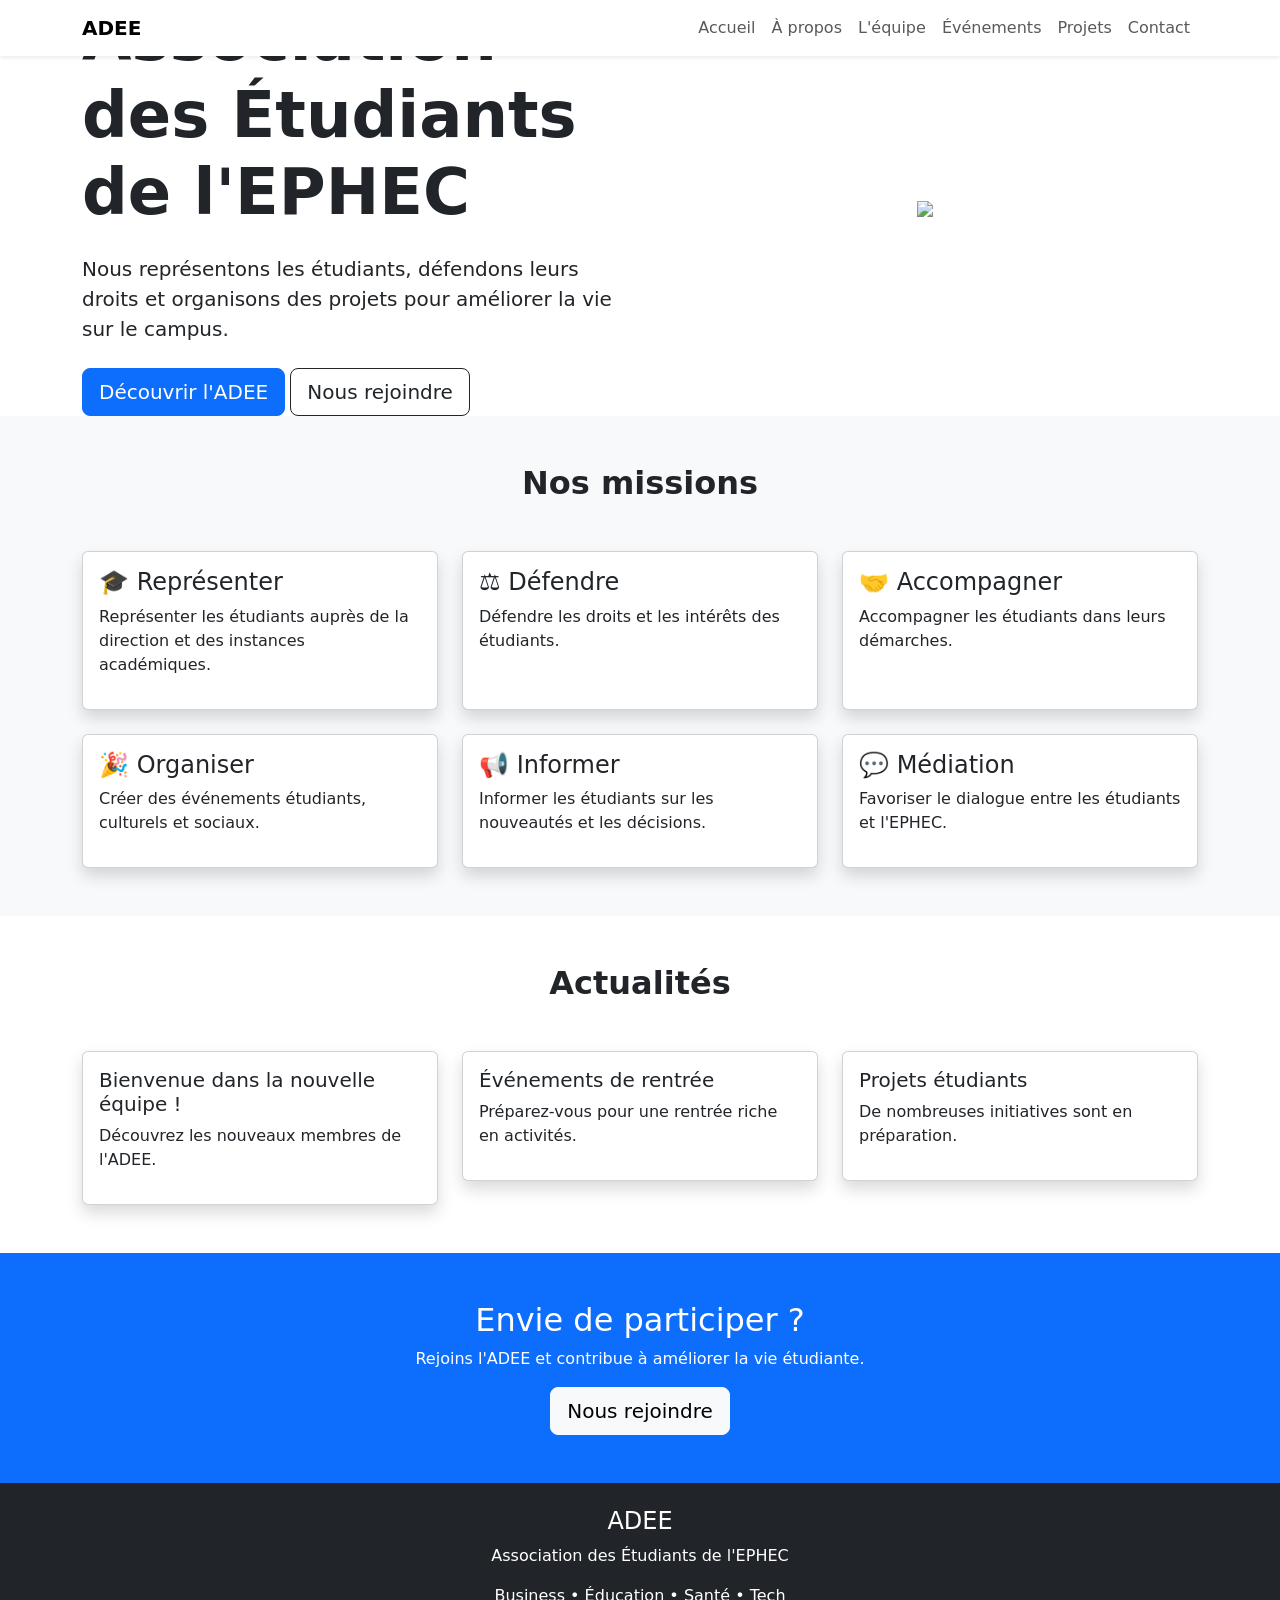
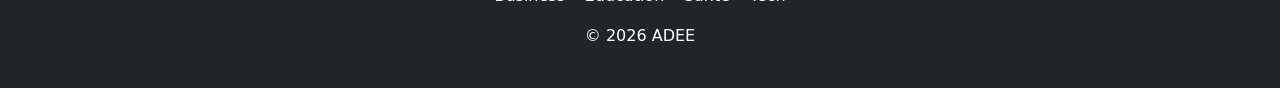
==== index.html @ ea2d8b4f "Rename Index.html to index.html" ====
<!DOCTYPE html>
<html lang="fr">

<head>
    <meta charset="UTF-8">
    <meta name="viewport" content="width=device-width, initial-scale=1.0">
    <title>ADEE | Association des Étudiants de l'EPHEC</title>

    <link href="https://cdn.jsdelivr.net/npm/bootstrap@5.3.7/dist/css/bootstrap.min.css" rel="stylesheet">

    <link rel="stylesheet" href="css/style.css">
</head>

<body>

<!-- NAVBAR -->

<nav class="navbar navbar-expand-lg bg-white shadow-sm fixed-top">

<div class="container">

<a class="navbar-brand fw-bold" href="#">
ADEE
</a>

<button class="navbar-toggler"
type="button"
data-bs-toggle="collapse"
data-bs-target="#navbar">

<span class="navbar-toggler-icon"></span>

</button>

<div class="collapse navbar-collapse" id="navbar">

<ul class="navbar-nav ms-auto">

<li class="nav-item">
<a class="nav-link" href="index.html">Accueil</a>
</li>

<li class="nav-item">
<a class="nav-link" href="about.html">À propos</a>
</li>

<li class="nav-item">
<a class="nav-link" href="team.html">L'équipe</a>
</li>

<li class="nav-item">
<a class="nav-link" href="events.html">Événements</a>
</li>

<li class="nav-item">
<a class="nav-link" href="projects.html">Projets</a>
</li>

<li class="nav-item">
<a class="nav-link" href="contact.html">Contact</a>
</li>

</ul>

</div>

</div>

</nav>

<!-- HERO -->

<section class="hero">

<div class="container">

<div class="row align-items-center">

<div class="col-lg-6">

<h1 class="display-3 fw-bold">

Association des Étudiants de l'EPHEC

</h1>

<p class="lead mt-4">

Nous représentons les étudiants, défendons leurs droits et organisons des projets pour améliorer la vie sur le campus.

</p>

<div class="mt-4">

<a href="about.html" class="btn btn-primary btn-lg">

Découvrir l'ADEE

</a>

<a href="contact.html" class="btn btn-outline-dark btn-lg">

Nous rejoindre

</a>

</div>

</div>

<div class="col-lg-6 text-center">

<img src="images/logo.png"
class="img-fluid"
style="max-width:450px;">

</div>

</div>

</div>

</section>

<!-- MISSIONS -->

<section class="py-5 bg-light">

<div class="container">

<h2 class="text-center fw-bold mb-5">

Nos missions

</h2>

<div class="row g-4">

<div class="col-md-4">

<div class="card h-100 shadow">

<div class="card-body">

<h4>🎓 Représenter</h4>

<p>

Représenter les étudiants auprès de la direction et des instances académiques.

</p>

</div>

</div>

</div>

<div class="col-md-4">

<div class="card h-100 shadow">

<div class="card-body">

<h4>⚖ Défendre</h4>

<p>

Défendre les droits et les intérêts des étudiants.

</p>

</div>

</div>

</div>

<div class="col-md-4">

<div class="card h-100 shadow">

<div class="card-body">

<h4>🤝 Accompagner</h4>

<p>

Accompagner les étudiants dans leurs démarches.

</p>

</div>

</div>

</div>

<div class="col-md-4">

<div class="card h-100 shadow">

<div class="card-body">

<h4>🎉 Organiser</h4>

<p>

Créer des événements étudiants, culturels et sociaux.

</p>

</div>

</div>

</div>

<div class="col-md-4">

<div class="card h-100 shadow">

<div class="card-body">

<h4>📢 Informer</h4>

<p>

Informer les étudiants sur les nouveautés et les décisions.

</p>

</div>

</div>

</div>

<div class="col-md-4">

<div class="card h-100 shadow">

<div class="card-body">

<h4>💬 Médiation</h4>

<p>

Favoriser le dialogue entre les étudiants et l'EPHEC.

</p>

</div>

</div>

</div>

</div>

</div>

</section>

<!-- ACTUALITES -->

<section class="py-5">

<div class="container">

<h2 class="text-center fw-bold mb-5">

Actualités

</h2>

<div class="row">

<div class="col-md-4">

<div class="card shadow">

<div class="card-body">

<h5>Bienvenue dans la nouvelle équipe !</h5>

<p>

Découvrez les nouveaux membres de l'ADEE.

</p>

</div>

</div>

</div>

<div class="col-md-4">

<div class="card shadow">

<div class="card-body">

<h5>Événements de rentrée</h5>

<p>

Préparez-vous pour une rentrée riche en activités.

</p>

</div>

</div>

</div>

<div class="col-md-4">

<div class="card shadow">

<div class="card-body">

<h5>Projets étudiants</h5>

<p>

De nombreuses initiatives sont en préparation.

</p>

</div>

</div>

</div>

</div>

</div>

</section>

<!-- CTA -->

<section class="py-5 text-center bg-primary text-white">

<div class="container">

<h2>

Envie de participer ?

</h2>

<p>

Rejoins l'ADEE et contribue à améliorer la vie étudiante.

</p>

<a href="contact.html"
class="btn btn-light btn-lg">

Nous rejoindre

</a>

</div>

</section>

<!-- FOOTER -->

<footer class="bg-dark text-white py-4">

<div class="container text-center">

<h4>ADEE</h4>

<p>

Association des Étudiants de l'EPHEC

</p>

<p>

Business • Éducation • Santé • Tech

</p>

<p>

© 2026 ADEE

</p>

</div>

</footer>

<script src="https://cdn.jsdelivr.net/npm/bootstrap@5.3.7/dist/js/bootstrap.bundle.min.js"></script>

</body>

</html>
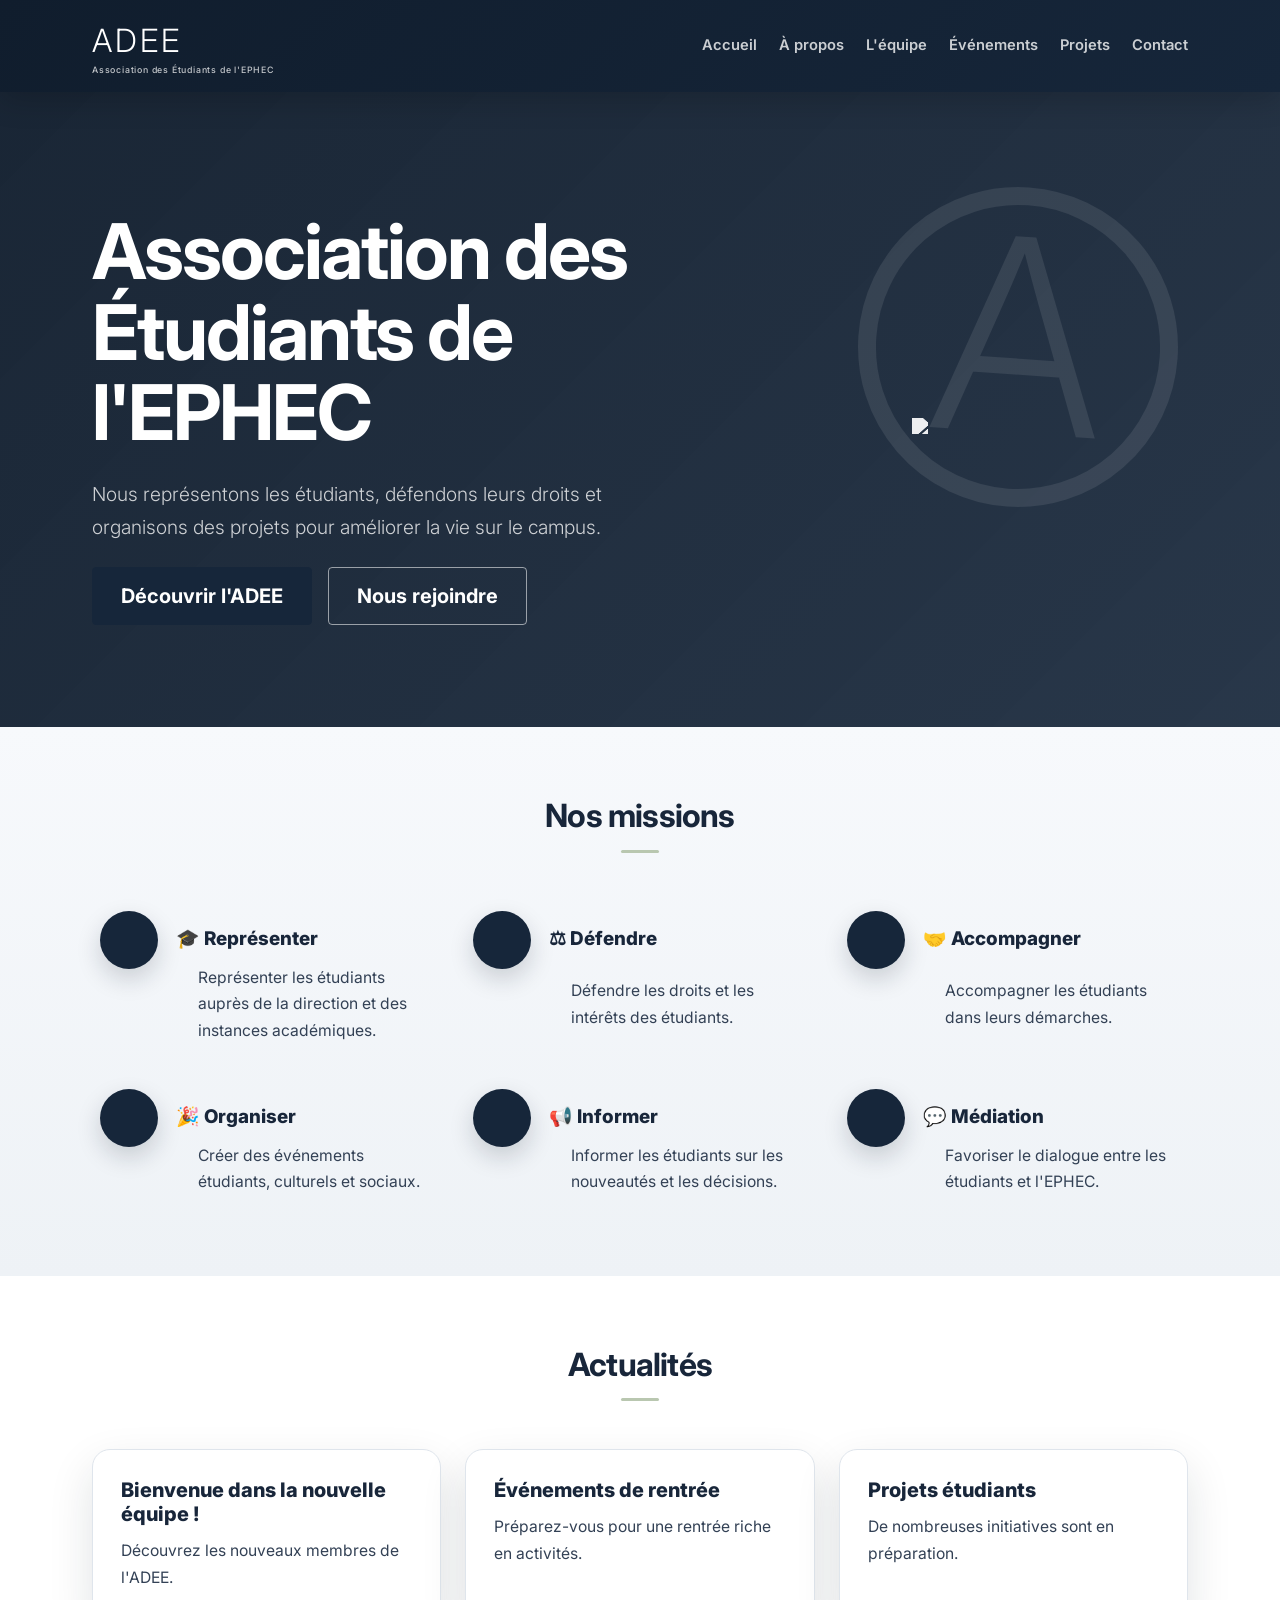
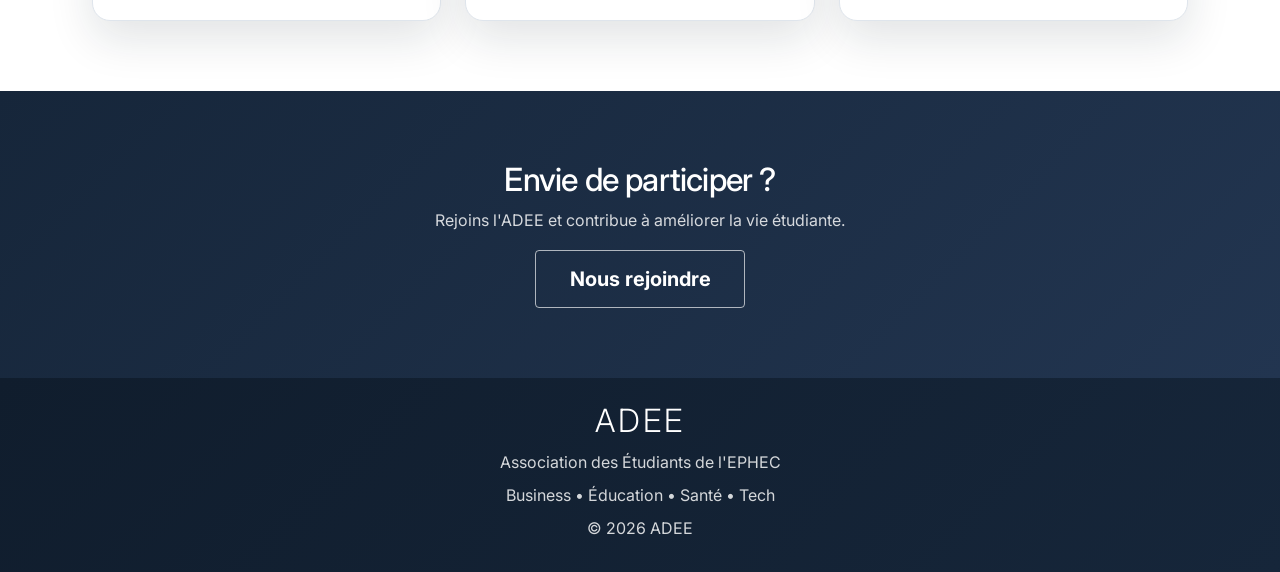
==== commit 97e12760: "Update index.html" ====
--- a/index.html
+++ b/index.html
@@ -8,7 +8,7 @@
 
     <link href="https://cdn.jsdelivr.net/npm/bootstrap@5.3.7/dist/css/bootstrap.min.css" rel="stylesheet">
 
-    <link rel="stylesheet" href="css/style.css">
+    <link rel="stylesheet" href="style.css">
 </head>
 
 <body>
--- a/style.css
+++ b/style.css
@@ -0,0 +1,535 @@
+@import url('https://fonts.googleapis.com/css2?family=Inter:wght@400;500;600;700;800&display=swap');
+
+:root {
+  --navy: #16263a;
+  --navy-dark: #101d2d;
+  --navy-soft: #223550;
+  --text: #18263a;
+  --muted: #6b7280;
+  --line: #dfe5ec;
+  --bg: #f5f7fa;
+  --white: #ffffff;
+  --accent: #b9c7b0;
+  --shadow: 0 18px 45px rgba(16, 29, 45, 0.12);
+  --radius: 18px;
+}
+
+* {
+  box-sizing: border-box;
+}
+
+html {
+  scroll-behavior: smooth;
+}
+
+body {
+  margin: 0;
+  padding-top: 92px;
+  font-family: 'Inter', Arial, sans-serif;
+  color: var(--text);
+  background: var(--white);
+  line-height: 1.7;
+}
+
+/* NAVBAR */
+
+.navbar {
+  min-height: 92px;
+  background: linear-gradient(135deg, var(--navy-dark), var(--navy)) !important;
+  box-shadow: 0 8px 30px rgba(0, 0, 0, 0.18) !important;
+}
+
+.navbar .container {
+  max-width: 1120px;
+}
+
+.navbar-brand {
+  color: var(--white) !important;
+  font-size: 2rem;
+  letter-spacing: 3px;
+  font-weight: 300 !important;
+}
+
+.navbar-brand::after {
+  content: "Association des Étudiants de l'EPHEC";
+  display: block;
+  font-size: 0.55rem;
+  letter-spacing: 0.8px;
+  margin-top: -6px;
+  opacity: 0.75;
+  font-weight: 500;
+}
+
+.navbar-nav {
+  gap: 22px;
+}
+
+.nav-link {
+  color: rgba(255, 255, 255, 0.78) !important;
+  font-size: 0.92rem;
+  font-weight: 600;
+  padding: 8px 0 !important;
+  position: relative;
+}
+
+.nav-link:hover,
+.nav-link.active {
+  color: var(--white) !important;
+}
+
+.nav-link.active::after,
+.nav-link:hover::after {
+  content: "";
+  position: absolute;
+  left: 0;
+  bottom: 2px;
+  width: 100%;
+  height: 2px;
+  background: var(--accent);
+}
+
+.navbar-toggler {
+  border-color: rgba(255, 255, 255, 0.35);
+}
+
+.navbar-toggler-icon {
+  filter: invert(1);
+}
+
+/* HERO ACCUEIL */
+
+.hero {
+  min-height: 620px;
+  display: flex;
+  align-items: center;
+  background:
+    linear-gradient(135deg, rgba(16, 29, 45, 0.96), rgba(22, 38, 58, 0.92)),
+    radial-gradient(circle at 82% 45%, rgba(255,255,255,0.10) 0 18%, transparent 19%);
+  color: var(--white);
+  padding: 120px 0 90px;
+  position: relative;
+  overflow: hidden;
+}
+
+.hero::after,
+.page-hero::after {
+  content: "A";
+  position: absolute;
+  right: 8%;
+  top: 15%;
+  width: 320px;
+  height: 320px;
+  border: 18px solid rgba(255, 255, 255, 0.09);
+  border-radius: 50%;
+  color: rgba(255, 255, 255, 0.09);
+  font-size: 270px;
+  font-weight: 300;
+  line-height: 260px;
+  text-align: center;
+  transform: rotate(4deg);
+  pointer-events: none;
+}
+
+.hero .container {
+  position: relative;
+  z-index: 2;
+  max-width: 1120px;
+}
+
+.hero h1 {
+  max-width: 720px;
+  font-size: clamp(2.4rem, 6vw, 5rem);
+  line-height: 1.05;
+  letter-spacing: -2px;
+}
+
+.hero .lead {
+  max-width: 610px;
+  color: rgba(255, 255, 255, 0.78);
+  font-size: 1.2rem;
+}
+
+.hero img {
+  filter: brightness(0) invert(1);
+  opacity: 0.92;
+}
+
+.hero .btn {
+  margin-right: 12px;
+  margin-bottom: 12px;
+}
+
+/* PAGE HERO */
+
+.page-hero {
+  background:
+    linear-gradient(135deg, rgba(16, 29, 45, 0.97), rgba(22, 38, 58, 0.94));
+  color: var(--white);
+  padding: 105px 0 85px;
+  text-align: left !important;
+  position: relative;
+  overflow: hidden;
+}
+
+.page-hero .container {
+  max-width: 1120px;
+  text-align: left !important;
+}
+
+.page-hero h1 {
+  max-width: 760px;
+  font-size: clamp(2.2rem, 5vw, 4.2rem);
+  line-height: 1.12;
+  letter-spacing: -1.5px;
+}
+
+.page-hero p {
+  max-width: 680px;
+  color: rgba(255,255,255,0.78);
+}
+
+/* SECTIONS */
+
+section {
+  position: relative;
+}
+
+.container {
+  max-width: 1120px;
+}
+
+.py-5 {
+  padding-top: 70px !important;
+  padding-bottom: 70px !important;
+}
+
+.bg-light {
+  background: linear-gradient(180deg, #f7f9fc, #eef2f6) !important;
+}
+
+h1, h2, h3, h4, h5 {
+  color: inherit;
+}
+
+h2 {
+  color: var(--text);
+  letter-spacing: -0.8px;
+}
+
+h2.text-center::after {
+  content: "";
+  display: block;
+  width: 38px;
+  height: 3px;
+  background: var(--accent);
+  margin: 14px auto 0;
+  border-radius: 999px;
+}
+
+p {
+  color: #334155;
+}
+
+.text-white p,
+.text-white .lead {
+  color: rgba(255,255,255,0.82);
+}
+
+/* ABOUT LOGO */
+
+.about-logo {
+  max-width: 520px;
+  width: 100%;
+  filter: none;
+}
+
+/* CARDS */
+
+.card {
+  border: 0;
+  border-radius: 0;
+  background: transparent;
+  box-shadow: none !important;
+}
+
+.card-body {
+  padding: 10px 8px;
+}
+
+.mission-card .card-body,
+.bg-light .card-body {
+  display: grid;
+  grid-template-columns: 76px 1fr;
+  column-gap: 22px;
+  align-items: start;
+}
+
+.card h4 {
+  font-size: 1.18rem;
+  font-weight: 800;
+  color: var(--text);
+  margin-bottom: 8px;
+}
+
+.card p {
+  margin: 0;
+  color: #334155;
+  font-size: 0.98rem;
+}
+
+/* ICÔNES RONDES POUR LES MISSIONS */
+
+.card h4::before {
+  content: "";
+  width: 58px;
+  height: 58px;
+  display: flex;
+  align-items: center;
+  justify-content: center;
+  background: var(--navy);
+  color: var(--white);
+  border-radius: 50%;
+  margin-bottom: 0;
+  box-shadow: 0 10px 24px rgba(16, 29, 45, 0.18);
+}
+
+.card h4 {
+  display: grid;
+  grid-template-columns: 58px 1fr;
+  column-gap: 18px;
+  align-items: center;
+}
+
+.card h4 {
+  grid-column: 1 / -1;
+}
+
+.card h4 + p {
+  grid-column: 2;
+  margin-top: -12px;
+}
+
+/* ACTUALITÉS */
+
+section:not(.bg-light) .card {
+  background: var(--white);
+  border: 1px solid var(--line);
+  border-radius: var(--radius);
+  box-shadow: var(--shadow) !important;
+  height: 100%;
+}
+
+section:not(.bg-light) .card .card-body {
+  padding: 28px;
+  display: block;
+}
+
+section:not(.bg-light) .card h5 {
+  color: var(--text);
+  font-weight: 800;
+  margin-bottom: 12px;
+}
+
+/* STATS */
+
+.stat-box {
+  padding: 0 20px;
+  border-right: 1px solid var(--line);
+}
+
+.col-md-3:last-child .stat-box {
+  border-right: 0;
+}
+
+.stat-box h3 {
+  font-size: clamp(2.2rem, 4vw, 3rem);
+  color: var(--navy);
+  font-weight: 800;
+  margin-bottom: 4px;
+}
+
+.stat-box p {
+  margin: 0;
+  color: #334155;
+}
+
+/* CTA */
+
+.bg-primary {
+  background: linear-gradient(135deg, var(--navy), var(--navy-soft)) !important;
+}
+
+.bg-primary .container {
+  max-width: 1040px;
+}
+
+.bg-primary h2 {
+  color: var(--white);
+}
+
+.bg-primary .btn {
+  min-width: 210px;
+}
+
+/* BOUTONS */
+
+.btn {
+  border-radius: 4px;
+  padding: 13px 28px;
+  font-weight: 700;
+  transition: 0.25s ease;
+}
+
+.btn-primary {
+  background: var(--navy);
+  border-color: var(--navy);
+}
+
+.btn-primary:hover {
+  background: var(--navy-dark);
+  border-color: var(--navy-dark);
+  transform: translateY(-2px);
+}
+
+.btn-outline-dark {
+  color: var(--white);
+  border-color: rgba(255,255,255,0.55);
+}
+
+.btn-outline-dark:hover {
+  background: var(--white);
+  color: var(--navy);
+  border-color: var(--white);
+}
+
+.btn-light {
+  background: transparent;
+  color: var(--white);
+  border: 1px solid rgba(255,255,255,0.65);
+}
+
+.btn-light:hover {
+  background: var(--white);
+  color: var(--navy);
+}
+
+/* FOOTER */
+
+footer {
+  background: linear-gradient(135deg, var(--navy-dark), var(--navy)) !important;
+  padding: 42px 0 !important;
+}
+
+footer h4 {
+  font-size: 2rem;
+  letter-spacing: 3px;
+  font-weight: 300;
+}
+
+footer p {
+  color: rgba(255,255,255,0.72);
+  margin-bottom: 6px;
+}
+
+/* RESPONSIVE */
+
+@media (max-width: 991px) {
+  body {
+    padding-top: 82px;
+  }
+
+  .navbar {
+    min-height: 82px;
+  }
+
+  .navbar-nav {
+    gap: 8px;
+    padding-top: 22px;
+  }
+
+  .hero {
+    text-align: center;
+    padding: 80px 0 70px;
+  }
+
+  .hero h1,
+  .hero .lead {
+    margin-left: auto;
+    margin-right: auto;
+  }
+
+  .hero img {
+    margin-top: 40px;
+    max-width: 280px !important;
+  }
+
+  .page-hero .container,
+  .page-hero {
+    text-align: left !important;
+  }
+
+  .hero::after,
+  .page-hero::after {
+    right: -70px;
+    top: 90px;
+    width: 230px;
+    height: 230px;
+    font-size: 190px;
+    line-height: 185px;
+  }
+}
+
+@media (max-width: 767px) {
+  .hero {
+    min-height: auto;
+  }
+
+  .hero h1 {
+    font-size: 2.6rem;
+  }
+
+  .page-hero {
+    padding: 75px 0 60px;
+  }
+
+  .py-5 {
+    padding-top: 52px !important;
+    padding-bottom: 52px !important;
+  }
+
+  .mission-card .card-body,
+  .bg-light .card-body {
+    display: block;
+  }
+
+  .card h4 {
+    display: block;
+  }
+
+  .card h4::before {
+    margin-bottom: 14px;
+  }
+
+  .card h4 + p {
+    margin-top: 0;
+  }
+
+  .stat-box {
+    border-right: 0;
+    border-bottom: 1px solid var(--line);
+    padding: 22px 0;
+  }
+
+  .col-md-3:last-child .stat-box {
+    border-bottom: 0;
+  }
+
+  .btn {
+    width: 100%;
+    margin-bottom: 12px;
+  }
+
+  footer {
+    text-align: center;
+  }
+}
